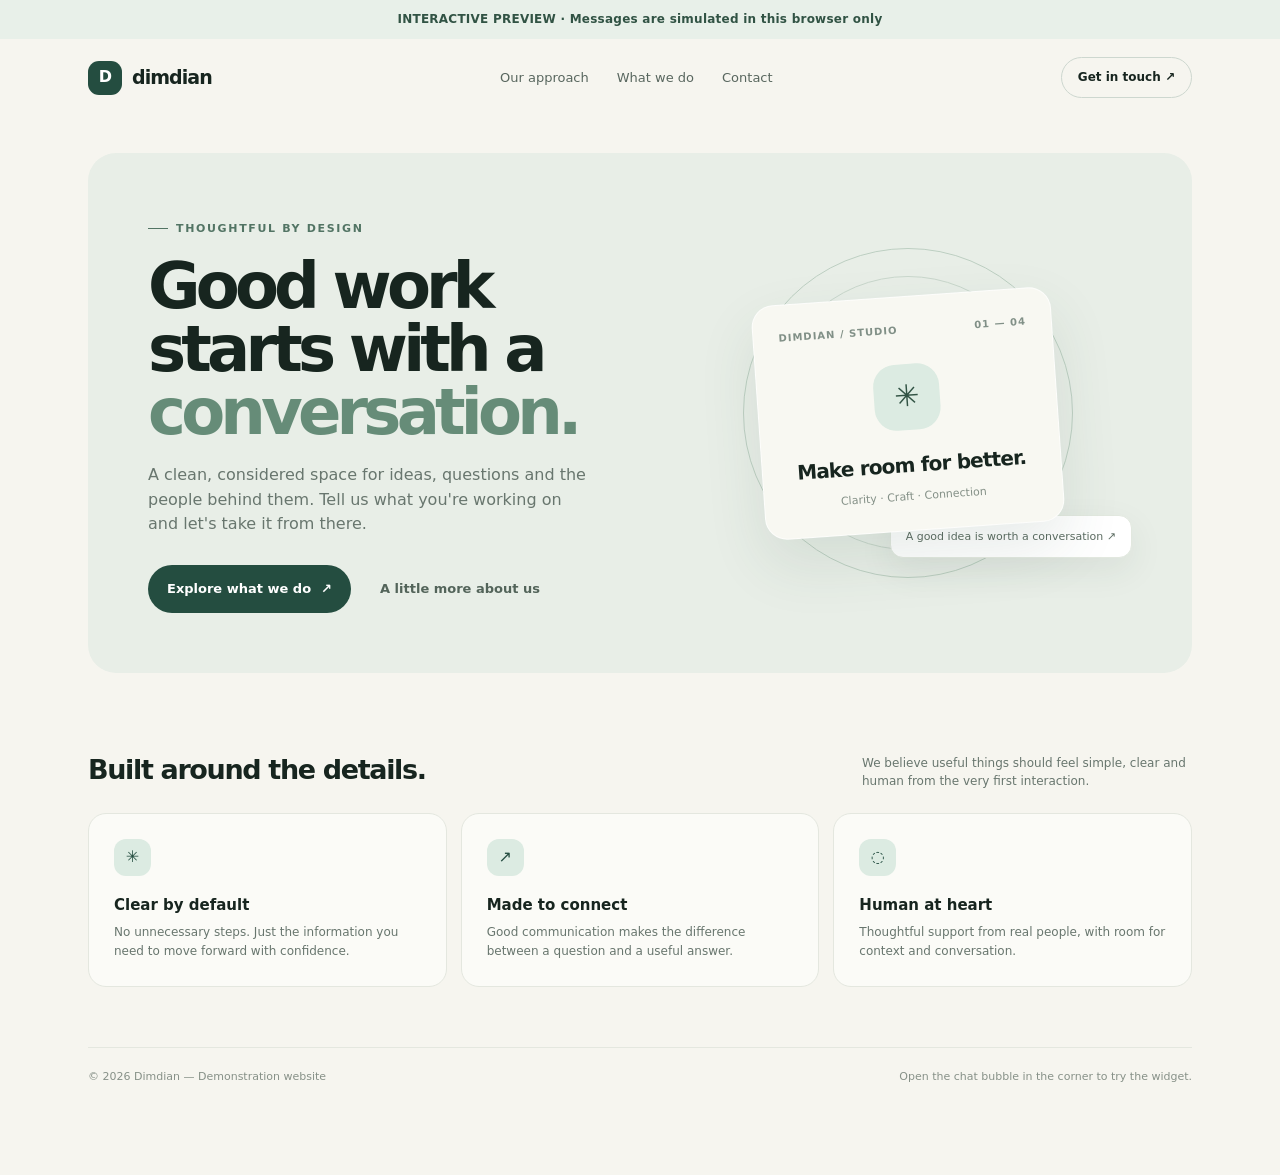
==== docs/index.html @ d60d4d90 "Add GitHub Pages mock site and browser-tested widget demo" ====
<!doctype html>
<html lang="en">
<head>
  <meta charset="utf-8">
  <meta name="viewport" content="width=device-width, initial-scale=1">
  <meta name="theme-color" content="#142c25">
  <meta name="description" content="Interactive Dimdian website chat widget demo.">
  <title>Dimdian — Chat widget demo</title>
  <style>
    :root{color-scheme:light;--ink:#17251f;--muted:#68766e;--green:#244d40;--mint:#dcebe2;--paper:#f6f5ef;--line:#e4e7df}
    *{box-sizing:border-box}html{scroll-behavior:smooth}body{margin:0;background:var(--paper);color:var(--ink);font:15px/1.55 Inter,ui-sans-serif,system-ui,-apple-system,BlinkMacSystemFont,"Segoe UI",sans-serif}
    a{color:inherit;text-decoration:none}.notice{padding:10px 20px;background:#e8f0e9;color:#315344;text-align:center;font-size:12px;font-weight:650;letter-spacing:.02em}
    .site-header{height:78px;display:flex;align-items:center;justify-content:space-between;max-width:1160px;margin:auto;padding:0 28px}
    .brand{display:flex;align-items:center;gap:10px;font-size:19px;font-weight:800;letter-spacing:-.05em}.brand-mark{display:grid;place-items:center;width:34px;height:34px;border-radius:11px;background:var(--green);color:white;font-size:16px}
    nav{display:flex;gap:28px;color:#58665e;font-size:13px}.header-cta{padding:10px 16px;border:1px solid #cdd7cf;border-radius:999px;font-size:12px;font-weight:700}
    main{max-width:1160px;margin:auto;padding:36px 28px 90px}.hero{position:relative;overflow:hidden;display:grid;grid-template-columns:1.05fr .95fr;gap:42px;align-items:center;min-height:490px;padding:60px;border-radius:28px;background:#e8eee7}
    .eyebrow{display:inline-flex;align-items:center;gap:8px;color:#527464;font-size:11px;font-weight:800;letter-spacing:.15em;text-transform:uppercase}.eyebrow:before{content:"";width:20px;height:1px;background:#527464}
    h1{max-width:540px;margin:18px 0;font-size:clamp(42px,5vw,66px);line-height:.99;letter-spacing:-.075em;font-weight:720}h1 em{color:#668c78;font-style:normal}
    .hero-copy{max-width:440px;color:#68766e;font-size:16px}.hero-actions{display:flex;gap:12px;align-items:center;margin-top:28px}.primary{display:inline-flex;align-items:center;gap:10px;padding:14px 19px;border-radius:999px;background:var(--green);color:#fff;font-size:13px;font-weight:700}.secondary{padding:13px 17px;color:#53645a;font-size:13px;font-weight:650}
    .hero-art{position:relative;display:grid;place-items:center;min-height:340px}.orbit{position:absolute;width:330px;height:330px;border:1px solid #bdcfc2;border-radius:50%}.orbit:before,.orbit:after{content:"";position:absolute;border:1px solid #c9d7cc;border-radius:50%;inset:27px}.orbit:after{inset:57px}
    .tile{position:relative;z-index:1;width:min(300px,85%);padding:25px;border:1px solid #ffffffb8;border-radius:22px;background:#f8f8f2;box-shadow:0 25px 60px #3153441c;transform:rotate(-4deg)}
    .tile-top{display:flex;justify-content:space-between;color:#819087;font-size:10px;font-weight:700;letter-spacing:.1em}.tile-symbol{display:grid;place-items:center;width:66px;height:66px;margin:26px auto 20px;border-radius:22px;background:#dcebe2;color:#315344;font-size:30px}.tile h3{margin:0;text-align:center;font-size:20px;letter-spacing:-.04em}.tile p{margin:7px 0 0;color:#849087;text-align:center;font-size:11px}
    .float-note{position:absolute;right:0;bottom:25px;padding:12px 15px;border:1px solid #e2e8df;border-radius:13px;background:white;box-shadow:0 12px 35px #253d3014;color:#5c6c62;font-size:11px}
    .section-head{display:flex;justify-content:space-between;align-items:end;margin:76px 0 22px}.section-head h2{margin:0;font-size:27px;letter-spacing:-.05em}.section-head p{max-width:330px;margin:0;color:var(--muted);font-size:12px}
    .features{display:grid;grid-template-columns:repeat(3,1fr);gap:14px}.feature{padding:25px;border:1px solid var(--line);border-radius:18px;background:#fbfbf7}.feature-icon{display:grid;place-items:center;width:37px;height:37px;border-radius:12px;background:var(--mint);color:var(--green);font-size:16px}.feature h3{margin:18px 0 6px;font-size:15px}.feature p{margin:0;color:var(--muted);font-size:12px}
    .demo-foot{display:flex;justify-content:space-between;gap:20px;margin-top:60px;padding-top:20px;border-top:1px solid var(--line);color:#879188;font-size:11px}
    @media(max-width:760px){.site-header{height:68px;padding:0 18px}nav{display:none}.header-cta{padding:9px 13px}main{padding:20px 14px 70px}.hero{grid-template-columns:1fr;gap:10px;padding:38px 25px 25px;min-height:0}.hero-art{min-height:270px}.orbit{width:260px;height:260px}.tile{width:250px;padding:20px}.tile-symbol{margin:18px auto 14px}.float-note{right:-3px;bottom:10px}.section-head{display:block;margin:52px 0 18px}.section-head p{margin-top:8px}.features{grid-template-columns:1fr}.feature{padding:20px}.demo-foot{display:block}.demo-foot span{display:block;margin-top:5px}}
    @media(prefers-reduced-motion:reduce){html{scroll-behavior:auto}}
  </style>
</head>
<body>
  <div class="notice">INTERACTIVE PREVIEW · Messages are simulated in this browser only</div>
  <header class="site-header">
    <a class="brand" href="#" aria-label="Dimdian home"><span class="brand-mark">D</span> dimdian</a>
    <nav aria-label="Main navigation"><a href="#approach">Our approach</a><a href="#details">What we do</a><a href="#contact">Contact</a></nav>
    <a class="header-cta" href="#contact">Get in touch ↗</a>
  </header>
  <main>
    <section class="hero" id="approach">
      <div>
        <span class="eyebrow">Thoughtful by design</span>
        <h1>Good work starts with a <em>conversation.</em></h1>
        <p class="hero-copy">A clean, considered space for ideas, questions and the people behind them. Tell us what you're working on and let's take it from there.</p>
        <div class="hero-actions"><a class="primary" href="#contact">Explore what we do <span>↗</span></a><a class="secondary" href="#details">A little more about us</a></div>
      </div>
      <div class="hero-art" aria-label="Abstract brand illustration">
        <div class="orbit"></div><div class="tile"><div class="tile-top"><span>DIMDIAN / STUDIO</span><span>01 — 04</span></div><div class="tile-symbol">✳</div><h3>Make room for better.</h3><p>Clarity · Craft · Connection</p></div><div class="float-note">A good idea is worth a conversation ↗</div>
      </div>
    </section>
    <section id="details">
      <div class="section-head"><h2>Built around the details.</h2><p>We believe useful things should feel simple, clear and human from the very first interaction.</p></div>
      <div class="features">
        <article class="feature"><div class="feature-icon">✳</div><h3>Clear by default</h3><p>No unnecessary steps. Just the information you need to move forward with confidence.</p></article>
        <article class="feature"><div class="feature-icon">↗</div><h3>Made to connect</h3><p>Good communication makes the difference between a question and a useful answer.</p></article>
        <article class="feature"><div class="feature-icon">◌</div><h3>Human at heart</h3><p>Thoughtful support from real people, with room for context and conversation.</p></article>
      </div>
    </section>
    <footer class="demo-foot" id="contact"><span>© 2026 Dimdian — Demonstration website</span><span>Open the chat bubble in the corner to try the widget.</span></footer>
  </main>
  <script src="assets/widget.js" data-demo="true" data-title="Chat with Dimdian" data-subtitle="A real person would usually reply here." defer></script>
</body>
</html>
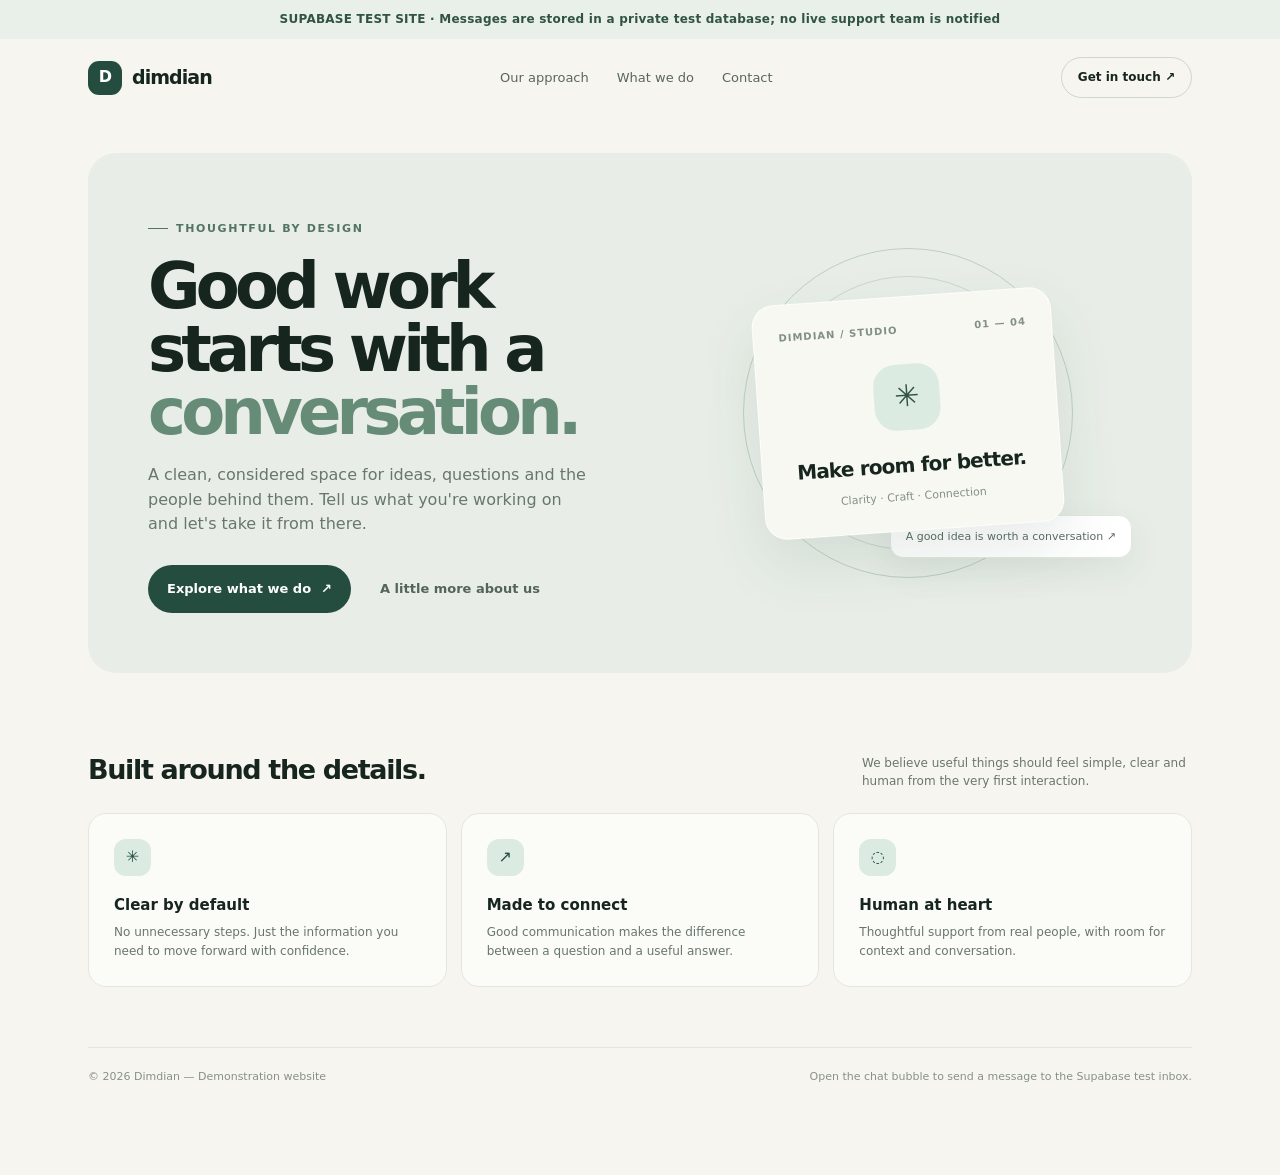
==== commit ed70e02f: "Connect static mock site to Supabase chat API" ====
--- a/docs/index.html
+++ b/docs/index.html
@@ -29,7 +29,7 @@
   </style>
 </head>
 <body>
-  <div class="notice">INTERACTIVE PREVIEW · Messages are simulated in this browser only</div>
+  <div class="notice">SUPABASE TEST SITE · Messages are stored in a private test database; no live support team is notified</div>
   <header class="site-header">
     <a class="brand" href="#" aria-label="Dimdian home"><span class="brand-mark">D</span> dimdian</a>
     <nav aria-label="Main navigation"><a href="#approach">Our approach</a><a href="#details">What we do</a><a href="#contact">Contact</a></nav>
@@ -55,8 +55,8 @@
         <article class="feature"><div class="feature-icon">◌</div><h3>Human at heart</h3><p>Thoughtful support from real people, with room for context and conversation.</p></article>
       </div>
     </section>
-    <footer class="demo-foot" id="contact"><span>© 2026 Dimdian — Demonstration website</span><span>Open the chat bubble in the corner to try the widget.</span></footer>
+    <footer class="demo-foot" id="contact"><span>© 2026 Dimdian — Demonstration website</span><span>Open the chat bubble to send a message to the Supabase test inbox.</span></footer>
   </main>
-  <script src="assets/widget.js" data-demo="true" data-title="Chat with Dimdian" data-subtitle="A real person would usually reply here." defer></script>
+  <script src="assets/widget.js" data-api-base="https://gpafuuoxrbzveaddomgt.supabase.co/functions/v1/chatbridge-mock-api" data-minimal-contact="true" data-offline-queue="true" data-typing-indicator="true" data-title="Chat with Dimdian" data-subtitle="Messages are saved to our private test inbox." defer></script>
 </body>
 </html>
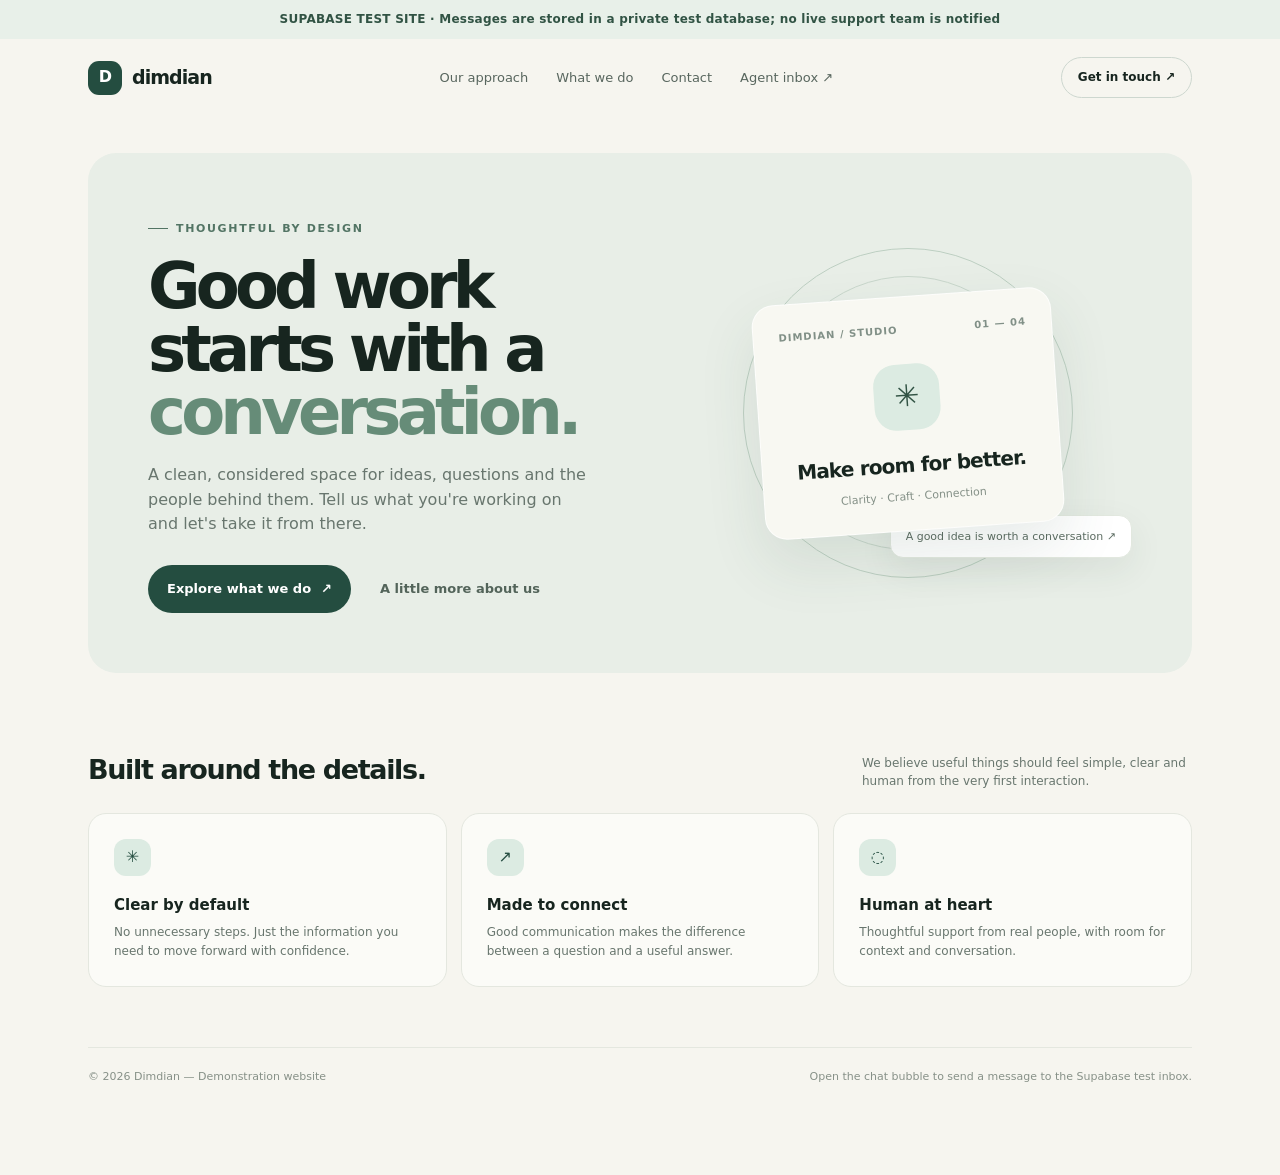
==== commit d138a942: "Link mock support agent inbox from demo" ====
--- a/docs/index.html
+++ b/docs/index.html
@@ -32,7 +32,7 @@
   <div class="notice">SUPABASE TEST SITE · Messages are stored in a private test database; no live support team is notified</div>
   <header class="site-header">
     <a class="brand" href="#" aria-label="Dimdian home"><span class="brand-mark">D</span> dimdian</a>
-    <nav aria-label="Main navigation"><a href="#approach">Our approach</a><a href="#details">What we do</a><a href="#contact">Contact</a></nav>
+    <nav aria-label="Main navigation"><a href="#approach">Our approach</a><a href="#details">What we do</a><a href="#contact">Contact</a><a href="inbox/">Agent inbox ↗</a></nav>
     <a class="header-cta" href="#contact">Get in touch ↗</a>
   </header>
   <main>
@@ -57,6 +57,6 @@
     </section>
     <footer class="demo-foot" id="contact"><span>© 2026 Dimdian — Demonstration website</span><span>Open the chat bubble to send a message to the Supabase test inbox.</span></footer>
   </main>
-  <script src="assets/widget.js" data-api-base="https://gpafuuoxrbzveaddomgt.supabase.co/functions/v1/chatbridge-mock-api" data-minimal-contact="true" data-offline-queue="true" data-typing-indicator="true" data-title="Chat with Dimdian" data-subtitle="Messages are saved to our private test inbox." defer></script>
+  <script src="assets/widget.js" data-api-base="https://gpafuuoxrbzveaddomgt.supabase.co/functions/v1/chatbridge-mock-api" data-minimal-contact="true" data-attachments="true" data-offline-queue="true" data-typing-indicator="true" data-title="Chat with Dimdian" data-subtitle="Messages are saved to our private test inbox." defer></script>
 </body>
 </html>
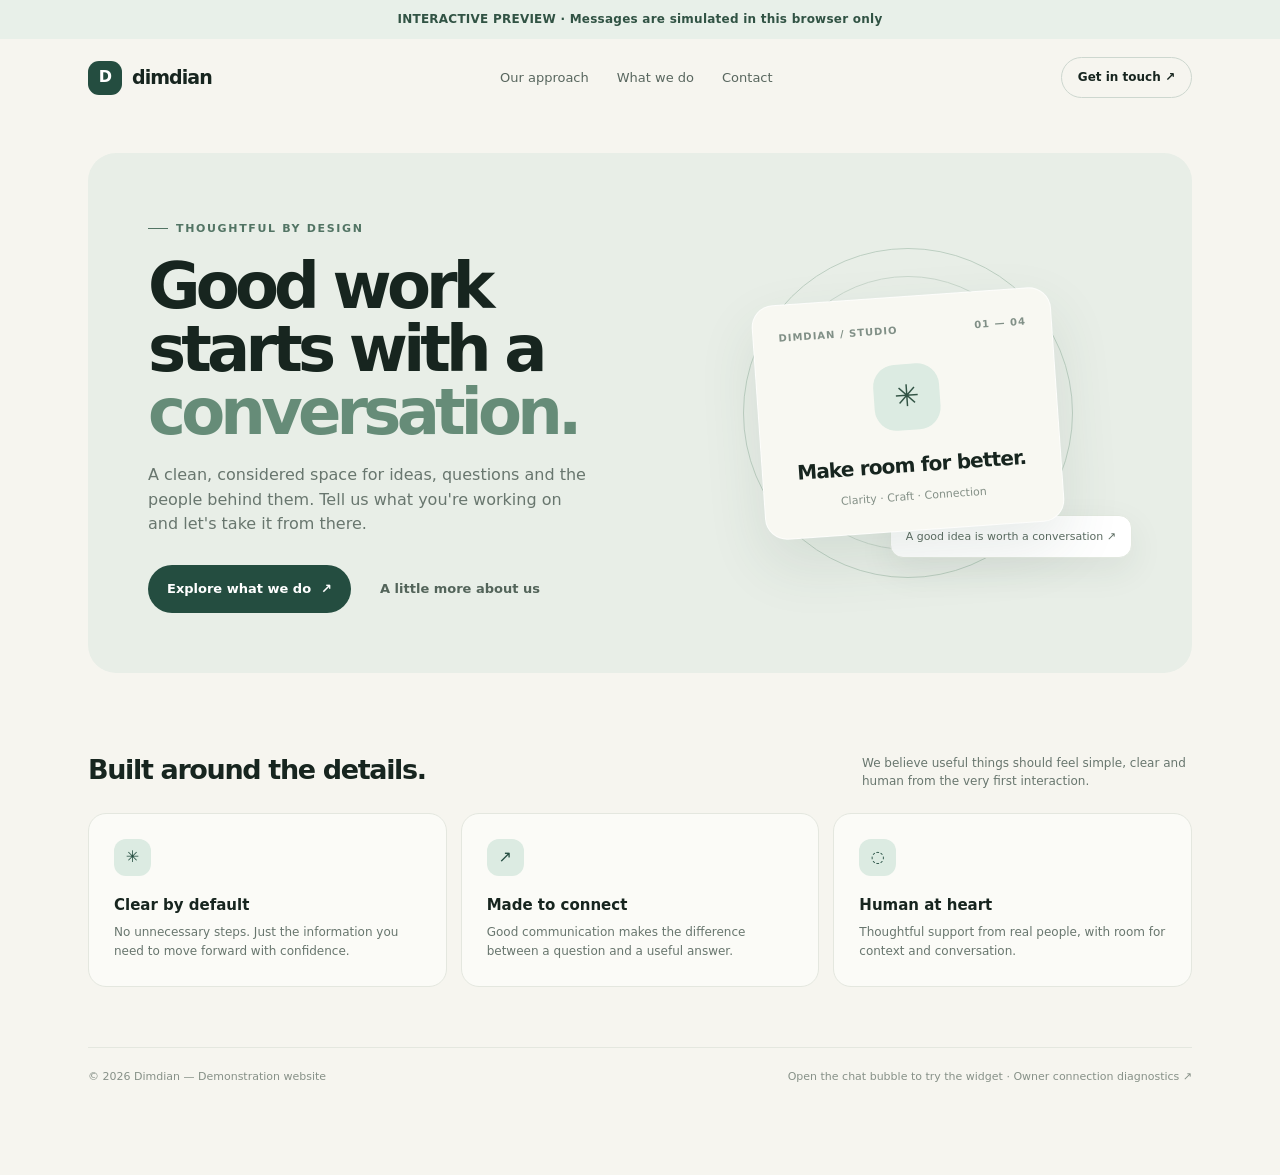
==== commit 83300b9a: "Add owner diagnostics link to Pages demo" ====
--- a/docs/index.html
+++ b/docs/index.html
@@ -29,10 +29,10 @@
   </style>
 </head>
 <body>
-  <div class="notice">SUPABASE TEST SITE · Messages are stored in a private test database; no live support team is notified</div>
+  <div class="notice">INTERACTIVE PREVIEW · Messages are simulated in this browser only</div>
   <header class="site-header">
     <a class="brand" href="#" aria-label="Dimdian home"><span class="brand-mark">D</span> dimdian</a>
-    <nav aria-label="Main navigation"><a href="#approach">Our approach</a><a href="#details">What we do</a><a href="#contact">Contact</a><a href="inbox/">Agent inbox ↗</a></nav>
+    <nav aria-label="Main navigation"><a href="#approach">Our approach</a><a href="#details">What we do</a><a href="#contact">Contact</a></nav>
     <a class="header-cta" href="#contact">Get in touch ↗</a>
   </header>
   <main>
@@ -55,8 +55,8 @@
         <article class="feature"><div class="feature-icon">◌</div><h3>Human at heart</h3><p>Thoughtful support from real people, with room for context and conversation.</p></article>
       </div>
     </section>
-    <footer class="demo-foot" id="contact"><span>© 2026 Dimdian — Demonstration website</span><span>Open the chat bubble to send a message to the Supabase test inbox.</span></footer>
+    <footer class="demo-foot" id="contact"><span>© 2026 Dimdian — Demonstration website</span><span>Open the chat bubble to try the widget · <a href="whatsapp-test.html" rel="nofollow">Owner connection diagnostics ↗</a></span></footer>
   </main>
-  <script src="assets/widget.js" data-api-base="https://gpafuuoxrbzveaddomgt.supabase.co/functions/v1/chatbridge-mock-api" data-minimal-contact="true" data-attachments="true" data-offline-queue="true" data-typing-indicator="true" data-title="Chat with Dimdian" data-subtitle="Messages are saved to our private test inbox." defer></script>
+  <script src="assets/widget.js" data-demo="true" data-title="Chat with Dimdian" data-subtitle="A real person would usually reply here." defer></script>
 </body>
 </html>
